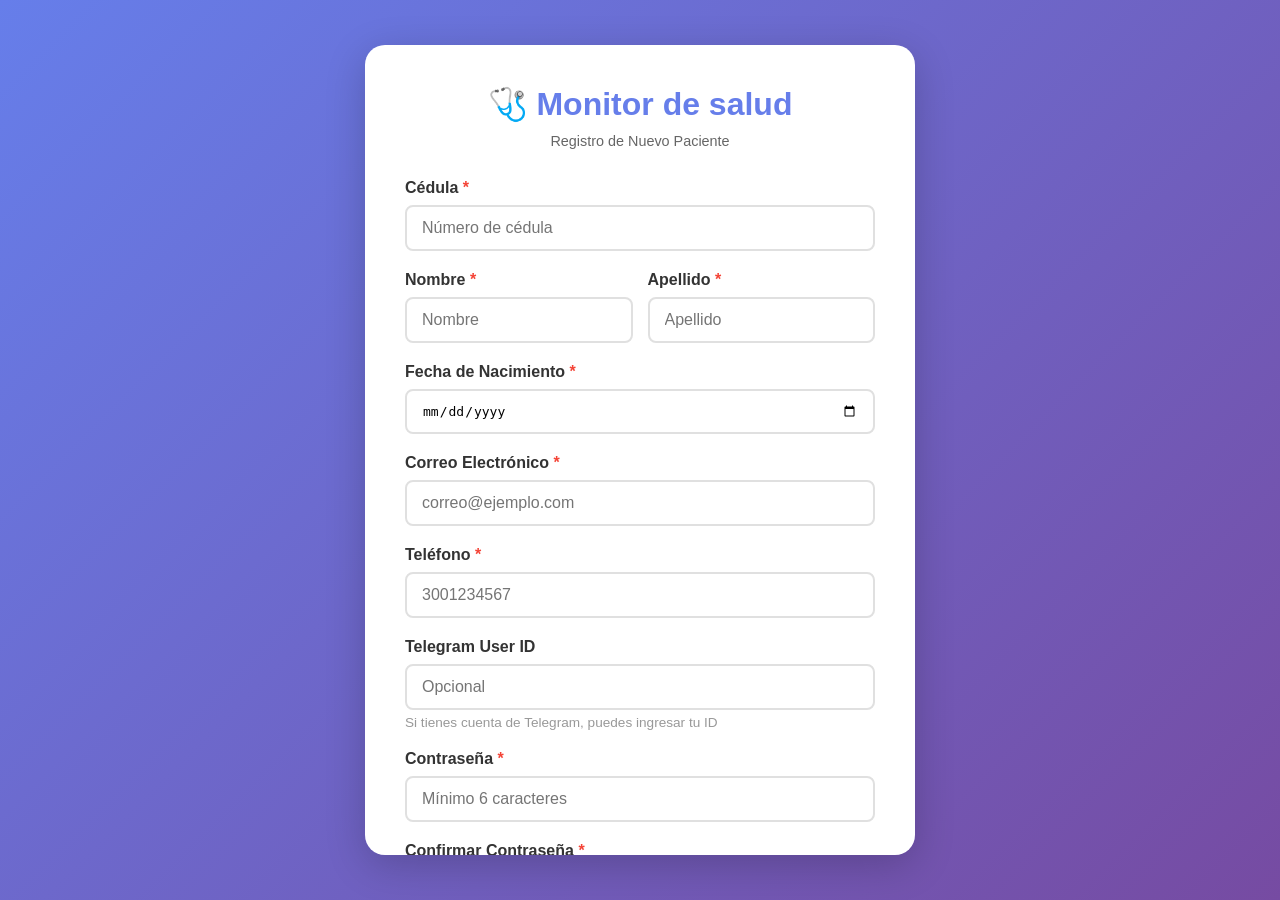
==== frontend/templates/registro.html @ 311b71c3 "nueva actualizacion" ====
<!DOCTYPE html>
<html lang="es">
<head>
  <meta charset="UTF-8" />
  <meta name="viewport" content="width=device-width, initial-scale=1.0">
  <title>Registro - Sistema de Monitoreo de Salud</title>
  <style>
    * {
      margin: 0;
      padding: 0;
      box-sizing: border-box;
    }

    body {
      font-family: 'Segoe UI', Tahoma, Geneva, Verdana, sans-serif;
      background: linear-gradient(135deg, #667eea 0%, #764ba2 100%);
      min-height: 100vh;
      display: flex;
      justify-content: center;
      align-items: center;
      padding: 20px;
    }

    .register-container {
      background: white;
      border-radius: 20px;
      box-shadow: 0 10px 40px rgba(0,0,0,0.2);
      padding: 40px;
      max-width: 550px;
      width: 100%;
      animation: fadeIn 0.5s ease-in;
      max-height: 90vh;
      overflow-y: auto;
    }

    @keyframes fadeIn {
      from { opacity: 0; transform: translateY(-20px); }
      to { opacity: 1; transform: translateY(0); }
    }

    .logo {
      text-align: center;
      margin-bottom: 30px;
    }

    .logo h1 {
      color: #667eea;
      font-size: 2em;
      margin-bottom: 10px;
    }

    .logo p {
      color: #666;
      font-size: 0.9em;
    }

    .form-row {
      display: flex;
      gap: 15px;
      margin-bottom: 20px;
    }

    .form-group {
      flex: 1;
      margin-bottom: 20px;
    }

    .form-row .form-group {
      margin-bottom: 0;
    }

    .form-group label {
      display: block;
      margin-bottom: 8px;
      color: #333;
      font-weight: 600;
    }

    .form-group input {
      width: 100%;
      padding: 12px 15px;
      border: 2px solid #e0e0e0;
      border-radius: 8px;
      font-size: 1em;
      transition: all 0.3s;
    }

    .form-group input:focus {
      outline: none;
      border-color: #667eea;
      box-shadow: 0 0 0 3px rgba(102, 126, 234, 0.1);
    }

    .form-group small {
      display: block;
      margin-top: 5px;
      color: #999;
      font-size: 0.85em;
    }

    .btn {
      width: 100%;
      padding: 14px;
      background: linear-gradient(135deg, #667eea 0%, #764ba2 100%);
      color: white;
      border: none;
      border-radius: 8px;
      font-size: 1.1em;
      font-weight: 600;
      cursor: pointer;
      transition: transform 0.2s;
    }

    .btn:hover {
      transform: translateY(-2px);
      box-shadow: 0 5px 15px rgba(102, 126, 234, 0.4);
    }

    .btn:active {
      transform: translateY(0);
    }

    .alert {
      padding: 12px;
      border-radius: 8px;
      margin-bottom: 20px;
      text-align: center;
      font-weight: 500;
    }

    .alert-error {
      background: #ffebee;
      color: #c62828;
      border: 1px solid #ef5350;
    }

    .alert-success {
      background: #e8f5e9;
      color: #2e7d32;
      border: 1px solid #66bb6a;
    }

    .hidden {
      display: none;
    }

    .login-link {
      text-align: center;
      margin-top: 20px;
      color: #666;
    }

    .login-link a {
      color: #667eea;
      text-decoration: none;
      font-weight: 600;
    }

    .login-link a:hover {
      text-decoration: underline;
    }

    .required {
      color: #f44336;
    }
  </style>
</head>
<body>
  <div class="register-container">
    <div class="logo">
      <h1>🩺 Monitor de salud</h1>
      <p>Registro de Nuevo Paciente</p>
    </div>

    <div id="alert" class="alert hidden"></div>

    <form id="register-form">
      <div class="form-group">
        <label for="cedula">Cédula <span class="required">*</span></label>
        <input 
          type="text" 
          id="cedula" 
          name="cedula" 
          placeholder="Número de cédula"
          required
          pattern="[0-9]+"
          title="Solo números"
        />
      </div>

      <div class="form-row">
        <div class="form-group">
          <label for="nombre">Nombre <span class="required">*</span></label>
          <input 
            type="text" 
            id="nombre" 
            name="nombre" 
            placeholder="Nombre"
            required
          />
        </div>

        <div class="form-group">
          <label for="apellido">Apellido <span class="required">*</span></label>
          <input 
            type="text" 
            id="apellido" 
            name="apellido" 
            placeholder="Apellido"
            required
          />
        </div>
      </div>

      <div class="form-group">
        <label for="fecha_nacimiento">Fecha de Nacimiento <span class="required">*</span></label>
        <input 
          type="date" 
          id="fecha_nacimiento" 
          name="fecha_nacimiento" 
          required
        />
      </div>

      <div class="form-group">
        <label for="email">Correo Electrónico <span class="required">*</span></label>
        <input 
          type="email" 
          id="email" 
          name="email" 
          placeholder="correo@ejemplo.com"
          required
        />
      </div>

      <div class="form-group">
        <label for="telefono">Teléfono <span class="required">*</span></label>
        <input 
          type="tel" 
          id="telefono" 
          name="telefono" 
          placeholder="3001234567"
          required
          pattern="[0-9]{10}"
          title="Debe ser un número de 10 dígitos"
        />
      </div>

      <div class="form-group">
        <label for="telegram_user_id">Telegram User ID</label>
        <input 
          type="text" 
          id="telegram_user_id" 
          name="telegram_user_id" 
          placeholder="Opcional"
        />
        <small>Si tienes cuenta de Telegram, puedes ingresar tu ID</small>
      </div>

      <div class="form-group">
        <label for="password">Contraseña <span class="required">*</span></label>
        <input 
          type="password" 
          id="password" 
          name="password" 
          placeholder="Mínimo 6 caracteres"
          required
          minlength="6"
        />
      </div>

      <div class="form-group">
        <label for="confirm-password">Confirmar Contraseña <span class="required">*</span></label>
        <input 
          type="password" 
          id="confirm-password" 
          name="confirm-password" 
          placeholder="Repita la contraseña"
          required
        />
      </div>

      <button type="submit" class="btn">Registrarse</button>
    </form>

    <div class="login-link">
      ¿Ya tienes cuenta? <a href="/login">Inicia sesión aquí</a>
    </div>
  </div>

  <script>
    const registerForm = document.getElementById('register-form');
    const alertDiv = document.getElementById('alert');

    function showAlert(message, type = 'error') {
      alertDiv.textContent = message;
      alertDiv.className = `alert alert-${type}`;
      alertDiv.classList.remove('hidden');
      
      setTimeout(() => {
        alertDiv.classList.add('hidden');
      }, 5000);
    }

    registerForm.addEventListener('submit', async (e) => {
      e.preventDefault();
      
      const cedula = document.getElementById('cedula').value.trim();
      const nombre = document.getElementById('nombre').value.trim();
      const apellido = document.getElementById('apellido').value.trim();
      const fecha_nacimiento = document.getElementById('fecha_nacimiento').value;
      const email = document.getElementById('email').value.trim();
      const telefono = document.getElementById('telefono').value.trim();
      const telegram_user_id = document.getElementById('telegram_user_id').value.trim();
      const password = document.getElementById('password').value;
      const confirmPassword = document.getElementById('confirm-password').value;

      // Validaciones
      if (!cedula || !nombre || !apellido || !fecha_nacimiento || !email || !telefono || !password) {
        showAlert('Por favor complete todos los campos obligatorios', 'error');
        return;
      }

      if (!/^\d+$/.test(cedula)) {
        showAlert('La cédula debe contener solo números', 'error');
        return;
      }

      if (!/^\d{10}$/.test(telefono)) {
        showAlert('El teléfono debe tener 10 dígitos', 'error');
        return;
      }

      if (password.length < 6) {
        showAlert('La contraseña debe tener al menos 6 caracteres', 'error');
        return;
      }

      if (password !== confirmPassword) {
        showAlert('Las contraseñas no coinciden', 'error');
        return;
      }

      try {
        const response = await fetch('/registro', {
          method: 'POST',
          headers: {
            'Content-Type': 'application/json',
          },
          body: JSON.stringify({ 
            cedula, 
            nombre, 
            apellido,
            fecha_nacimiento,
            email, 
            telefono, 
            telegram_user_id,
            password 
          })
        });

        const data = await response.json();

        if (response.ok && data.success) {
          showAlert('¡Registro exitoso! Redirigiendo al login...', 'success');
          
          setTimeout(() => {
            window.location.href = '/login';
          }, 2000);
        } else {
          showAlert(data.message || 'Error al registrarse', 'error');
        }
      } catch (error) {
        showAlert('Error al conectar con el servidor', 'error');
        console.error('Error:', error);
      }
    });
  </script>
</body>
</html>
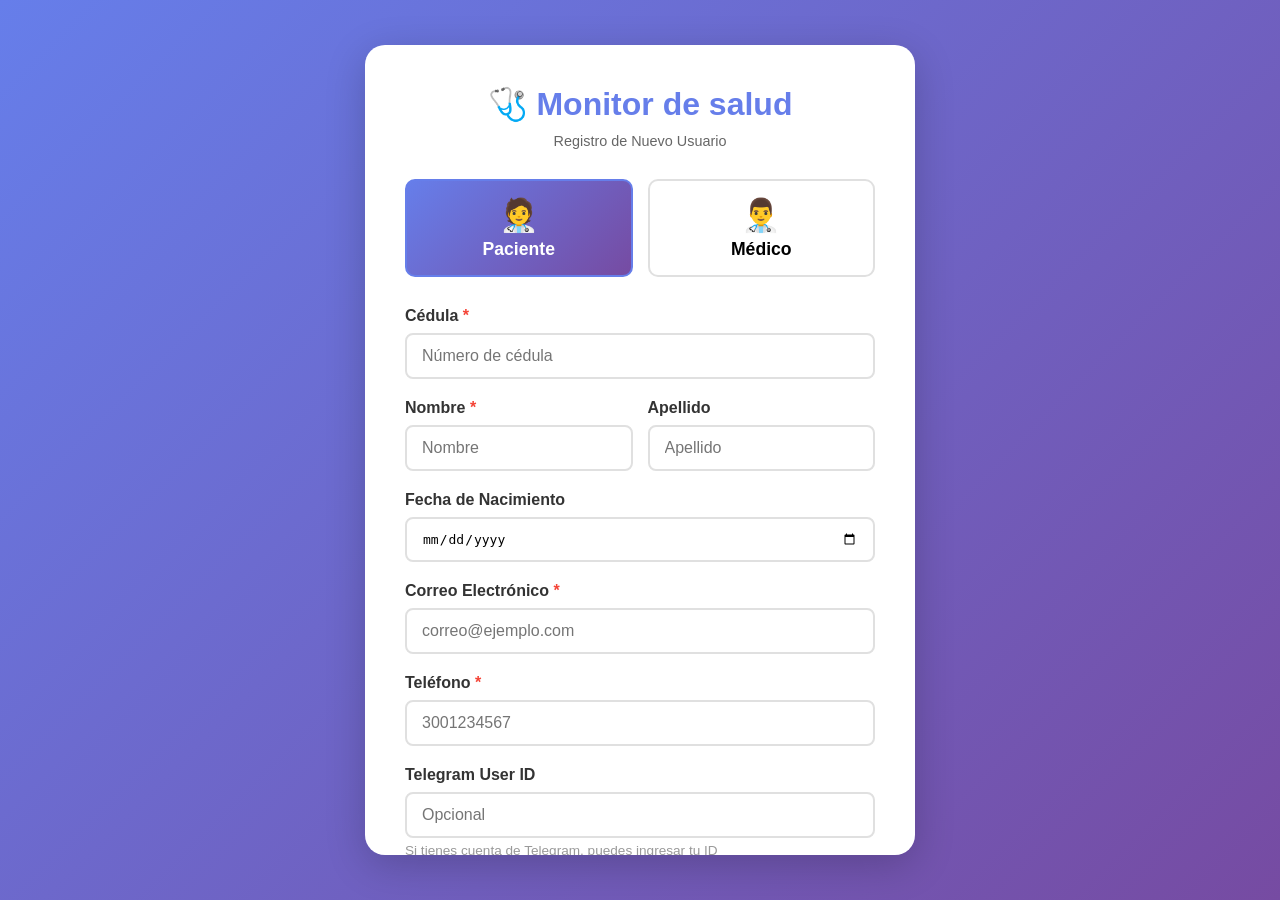
==== commit 7dfdd309: "actualizacion con docker compose" ====
--- a/frontend/templates/registro.html
+++ b/frontend/templates/registro.html
@@ -54,6 +54,47 @@
       font-size: 0.9em;
     }
 
+    .role-selector {
+      display: flex;
+      gap: 15px;
+      margin-bottom: 30px;
+    }
+
+    .role-option {
+      flex: 1;
+      padding: 15px;
+      border: 2px solid #e0e0e0;
+      border-radius: 10px;
+      text-align: center;
+      cursor: pointer;
+      transition: all 0.3s;
+    }
+
+    .role-option:hover {
+      border-color: #667eea;
+      background: #f5f7ff;
+    }
+
+    .role-option.active {
+      border-color: #667eea;
+      background: linear-gradient(135deg, #667eea 0%, #764ba2 100%);
+      color: white;
+    }
+
+    .role-option input[type="radio"] {
+      display: none;
+    }
+
+    .role-icon {
+      font-size: 2em;
+      margin-bottom: 5px;
+    }
+
+    .role-label {
+      font-weight: 600;
+      font-size: 1.1em;
+    }
+
     .form-row {
       display: flex;
       gap: 15px;
@@ -76,7 +117,8 @@
       font-weight: 600;
     }
 
-    .form-group input {
+    .form-group input,
+    .form-group select {
       width: 100%;
       padding: 12px 15px;
       border: 2px solid #e0e0e0;
@@ -85,7 +127,8 @@
       transition: all 0.3s;
     }
 
-    .form-group input:focus {
+    .form-group input:focus,
+    .form-group select:focus {
       outline: none;
       border-color: #667eea;
       box-shadow: 0 0 0 3px rgba(102, 126, 234, 0.1);
@@ -163,16 +206,40 @@
     .required {
       color: #f44336;
     }
+
+    /* Campos específicos para médico */
+    .medico-only {
+      display: none;
+    }
+
+    .medico-only.show {
+      display: block;
+    }
   </style>
 </head>
 <body>
   <div class="register-container">
     <div class="logo">
       <h1>🩺 Monitor de salud</h1>
-      <p>Registro de Nuevo Paciente</p>
+      <p>Registro de Nuevo Usuario</p>
     </div>
 
     <div id="alert" class="alert hidden"></div>
+
+    <!-- Selector de Rol -->
+    <div class="role-selector">
+      <label class="role-option active">
+        <input type="radio" name="rol" value="paciente" checked />
+        <div class="role-icon">🧑‍⚕️</div>
+        <div class="role-label">Paciente</div>
+      </label>
+      
+      <label class="role-option">
+        <input type="radio" name="rol" value="medico" />
+        <div class="role-icon">👨‍⚕️</div>
+        <div class="role-label">Médico</div>
+      </label>
+    </div>
 
     <form id="register-form">
       <div class="form-group">
@@ -183,8 +250,8 @@
           name="cedula" 
           placeholder="Número de cédula"
           required
-          pattern="[0-9]+"
-          title="Solo números"
+          pattern="[0-9a-zA-Z]+"
+          title="Solo números y letras"
         />
       </div>
 
@@ -201,25 +268,42 @@
         </div>
 
         <div class="form-group">
-          <label for="apellido">Apellido <span class="required">*</span></label>
+          <label for="apellido">Apellido</label>
           <input 
             type="text" 
             id="apellido" 
             name="apellido" 
             placeholder="Apellido"
-            required
           />
         </div>
       </div>
 
-      <div class="form-group">
-        <label for="fecha_nacimiento">Fecha de Nacimiento <span class="required">*</span></label>
+      <!-- Campo específico para pacientes -->
+      <div class="form-group paciente-only">
+        <label for="fecha_nacimiento">Fecha de Nacimiento</label>
         <input 
           type="date" 
           id="fecha_nacimiento" 
-          name="fecha_nacimiento" 
-          required
-        />
+          name="fecha_nacimiento"
+        />
+      </div>
+
+      <!-- Campo específico para médicos -->
+      <div class="form-group medico-only">
+        <label for="especialidad">Especialidad <span class="required">*</span></label>
+        <select id="especialidad" name="especialidad">
+          <option value="">Seleccione una especialidad</option>
+          <option value="Cardiología">Cardiología</option>
+          <option value="Medicina General">Medicina General</option>
+          <option value="Pediatría">Pediatría</option>
+          <option value="Neurología">Neurología</option>
+          <option value="Dermatología">Dermatología</option>
+          <option value="Ginecología">Ginecología</option>
+          <option value="Traumatología">Traumatología</option>
+          <option value="Oftalmología">Oftalmología</option>
+          <option value="Psiquiatría">Psiquiatría</option>
+          <option value="Otra">Otra</option>
+        </select>
       </div>
 
       <div class="form-group">
@@ -246,7 +330,8 @@
         />
       </div>
 
-      <div class="form-group">
+      <!-- Campo solo para pacientes -->
+      <div class="form-group paciente-only">
         <label for="telegram_user_id">Telegram User ID</label>
         <input 
           type="text" 
@@ -291,6 +376,46 @@
   <script>
     const registerForm = document.getElementById('register-form');
     const alertDiv = document.getElementById('alert');
+    const roleOptions = document.querySelectorAll('.role-option');
+    const roleRadios = document.querySelectorAll('input[name="rol"]');
+    const pacienteFields = document.querySelectorAll('.paciente-only');
+    const medicoFields = document.querySelectorAll('.medico-only');
+
+    // Función para mostrar/ocultar campos según el rol
+    function toggleRoleFields(rol) {
+      if (rol === 'medico') {
+        pacienteFields.forEach(field => field.classList.add('hidden'));
+        medicoFields.forEach(field => field.classList.add('show'));
+        
+        // Hacer especialidad requerida
+        document.getElementById('especialidad').required = true;
+        document.getElementById('fecha_nacimiento').required = false;
+      } else {
+        pacienteFields.forEach(field => field.classList.remove('hidden'));
+        medicoFields.forEach(field => field.classList.remove('show'));
+        
+        // Hacer especialidad no requerida
+        document.getElementById('especialidad').required = false;
+        document.getElementById('fecha_nacimiento').required = false;
+      }
+    }
+
+    // Manejar selección de rol
+    roleOptions.forEach(option => {
+      option.addEventListener('click', function() {
+        // Remover active de todos
+        roleOptions.forEach(opt => opt.classList.remove('active'));
+        // Agregar active al seleccionado
+        this.classList.add('active');
+        
+        // Seleccionar el radio button correspondiente
+        const radio = this.querySelector('input[type="radio"]');
+        radio.checked = true;
+        
+        // Actualizar campos visibles
+        toggleRoleFields(radio.value);
+      });
+    });
 
     function showAlert(message, type = 'error') {
       alertDiv.textContent = message;
@@ -305,24 +430,29 @@
     registerForm.addEventListener('submit', async (e) => {
       e.preventDefault();
       
+      const rol = document.querySelector('input[name="rol"]:checked').value;
       const cedula = document.getElementById('cedula').value.trim();
       const nombre = document.getElementById('nombre').value.trim();
       const apellido = document.getElementById('apellido').value.trim();
-      const fecha_nacimiento = document.getElementById('fecha_nacimiento').value;
       const email = document.getElementById('email').value.trim();
       const telefono = document.getElementById('telefono').value.trim();
-      const telegram_user_id = document.getElementById('telegram_user_id').value.trim();
       const password = document.getElementById('password').value;
       const confirmPassword = document.getElementById('confirm-password').value;
 
-      // Validaciones
-      if (!cedula || !nombre || !apellido || !fecha_nacimiento || !email || !telefono || !password) {
+      // Campos específicos
+      const fecha_nacimiento = document.getElementById('fecha_nacimiento').value;
+      const telegram_user_id = document.getElementById('telegram_user_id').value.trim();
+      const especialidad = document.getElementById('especialidad').value;
+
+      // Validaciones básicas
+      if (!cedula || !nombre || !email || !telefono || !password) {
         showAlert('Por favor complete todos los campos obligatorios', 'error');
         return;
       }
 
-      if (!/^\d+$/.test(cedula)) {
-        showAlert('La cédula debe contener solo números', 'error');
+      // Validación específica para médico
+      if (rol === 'medico' && !especialidad) {
+        showAlert('Por favor seleccione una especialidad', 'error');
         return;
       }
 
@@ -339,6 +469,25 @@
       if (password !== confirmPassword) {
         showAlert('Las contraseñas no coinciden', 'error');
         return;
+      }
+
+      // Preparar datos según el rol
+      const data = {
+        cedula,
+        nombre,
+        email,
+        telefono,
+        password,
+        rol,
+        apellido
+      };
+
+      // Agregar campos específicos
+      if (rol === 'paciente') {
+        data.fecha_nacimiento = fecha_nacimiento;
+        data.telegram_user_id = telegram_user_id;
+      } else if (rol === 'medico') {
+        data.especialidad = especialidad;
       }
 
       try {
@@ -347,34 +496,28 @@
           headers: {
             'Content-Type': 'application/json',
           },
-          body: JSON.stringify({ 
-            cedula, 
-            nombre, 
-            apellido,
-            fecha_nacimiento,
-            email, 
-            telefono, 
-            telegram_user_id,
-            password 
-          })
+          body: JSON.stringify(data)
         });
 
-        const data = await response.json();
-
-        if (response.ok && data.success) {
-          showAlert('¡Registro exitoso! Redirigiendo al login...', 'success');
+        const result = await response.json();
+
+        if (response.ok && result.success) {
+          showAlert(`¡Registro exitoso como ${rol}! Redirigiendo al login...`, 'success');
           
           setTimeout(() => {
             window.location.href = '/login';
           }, 2000);
         } else {
-          showAlert(data.message || 'Error al registrarse', 'error');
+          showAlert(result.message || 'Error al registrarse', 'error');
         }
       } catch (error) {
         showAlert('Error al conectar con el servidor', 'error');
         console.error('Error:', error);
       }
     });
+
+    // Inicializar vista
+    toggleRoleFields('paciente');
   </script>
 </body>
 </html>
